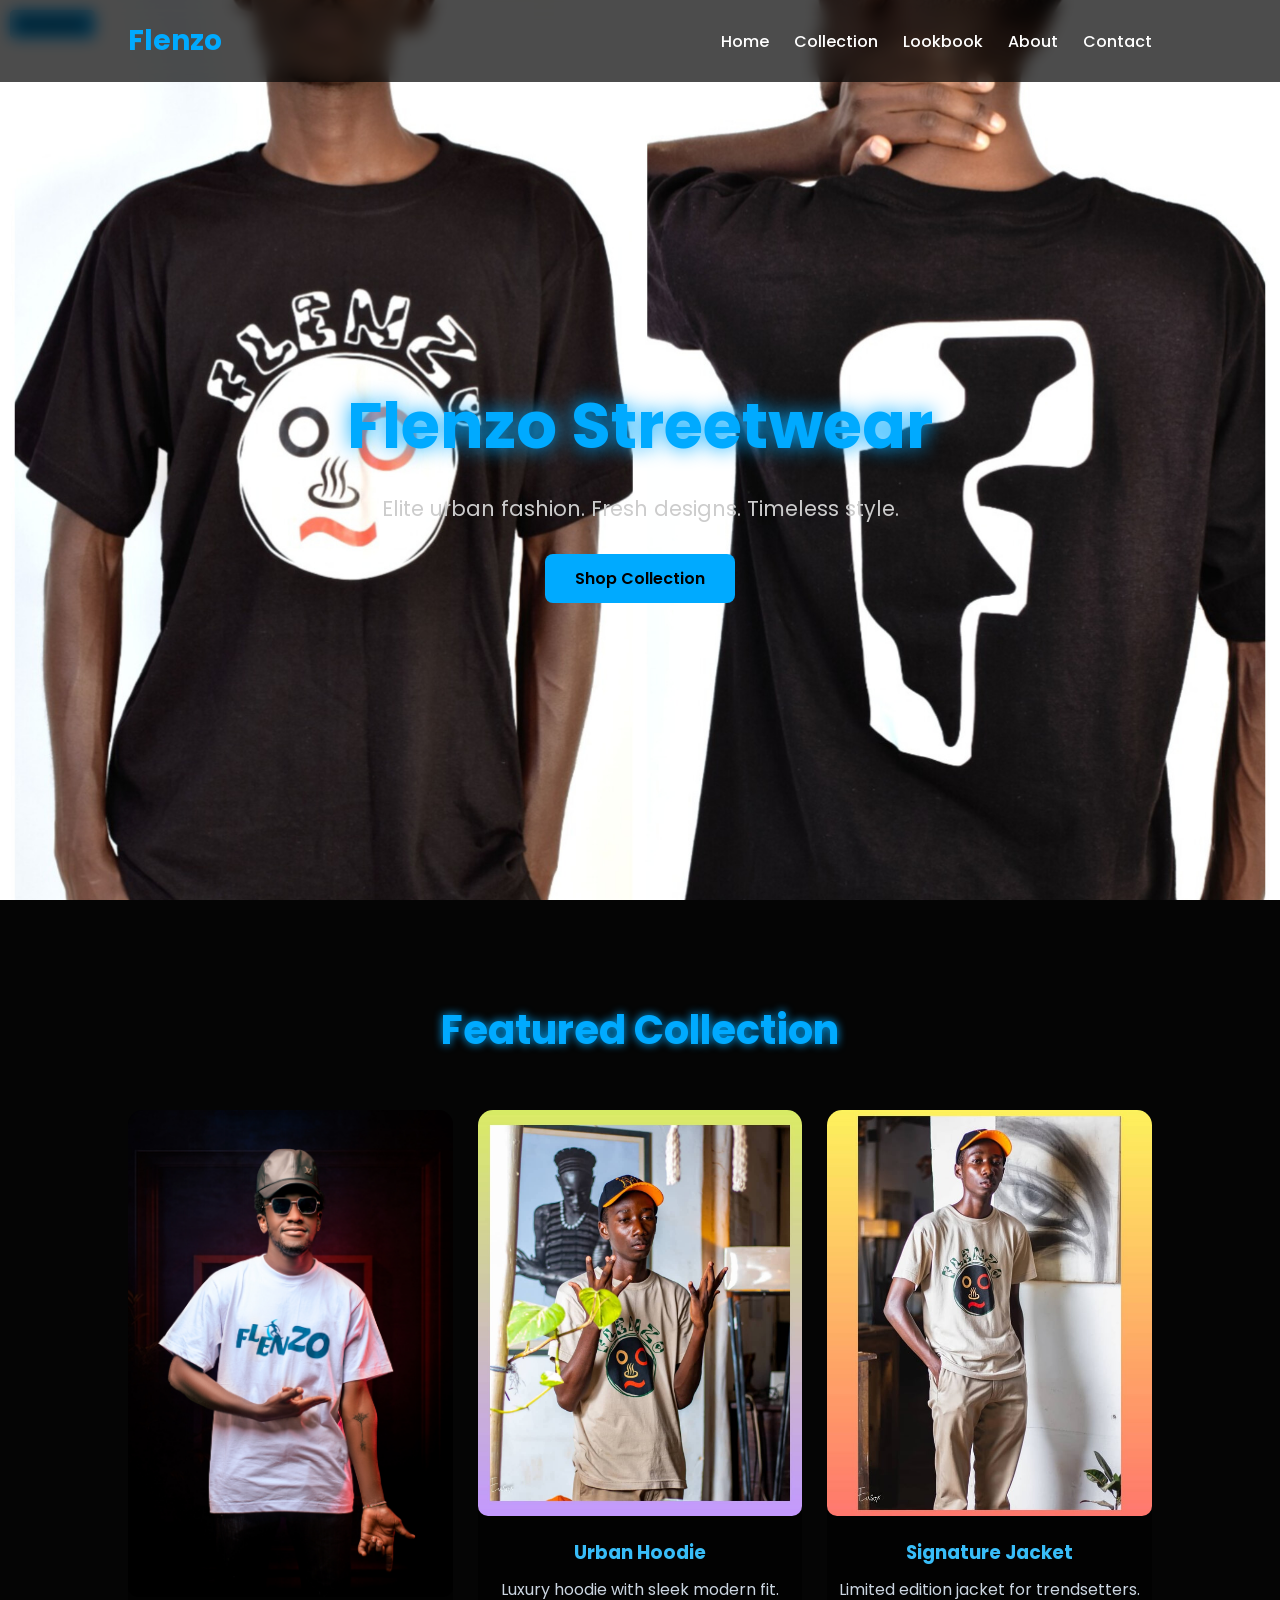
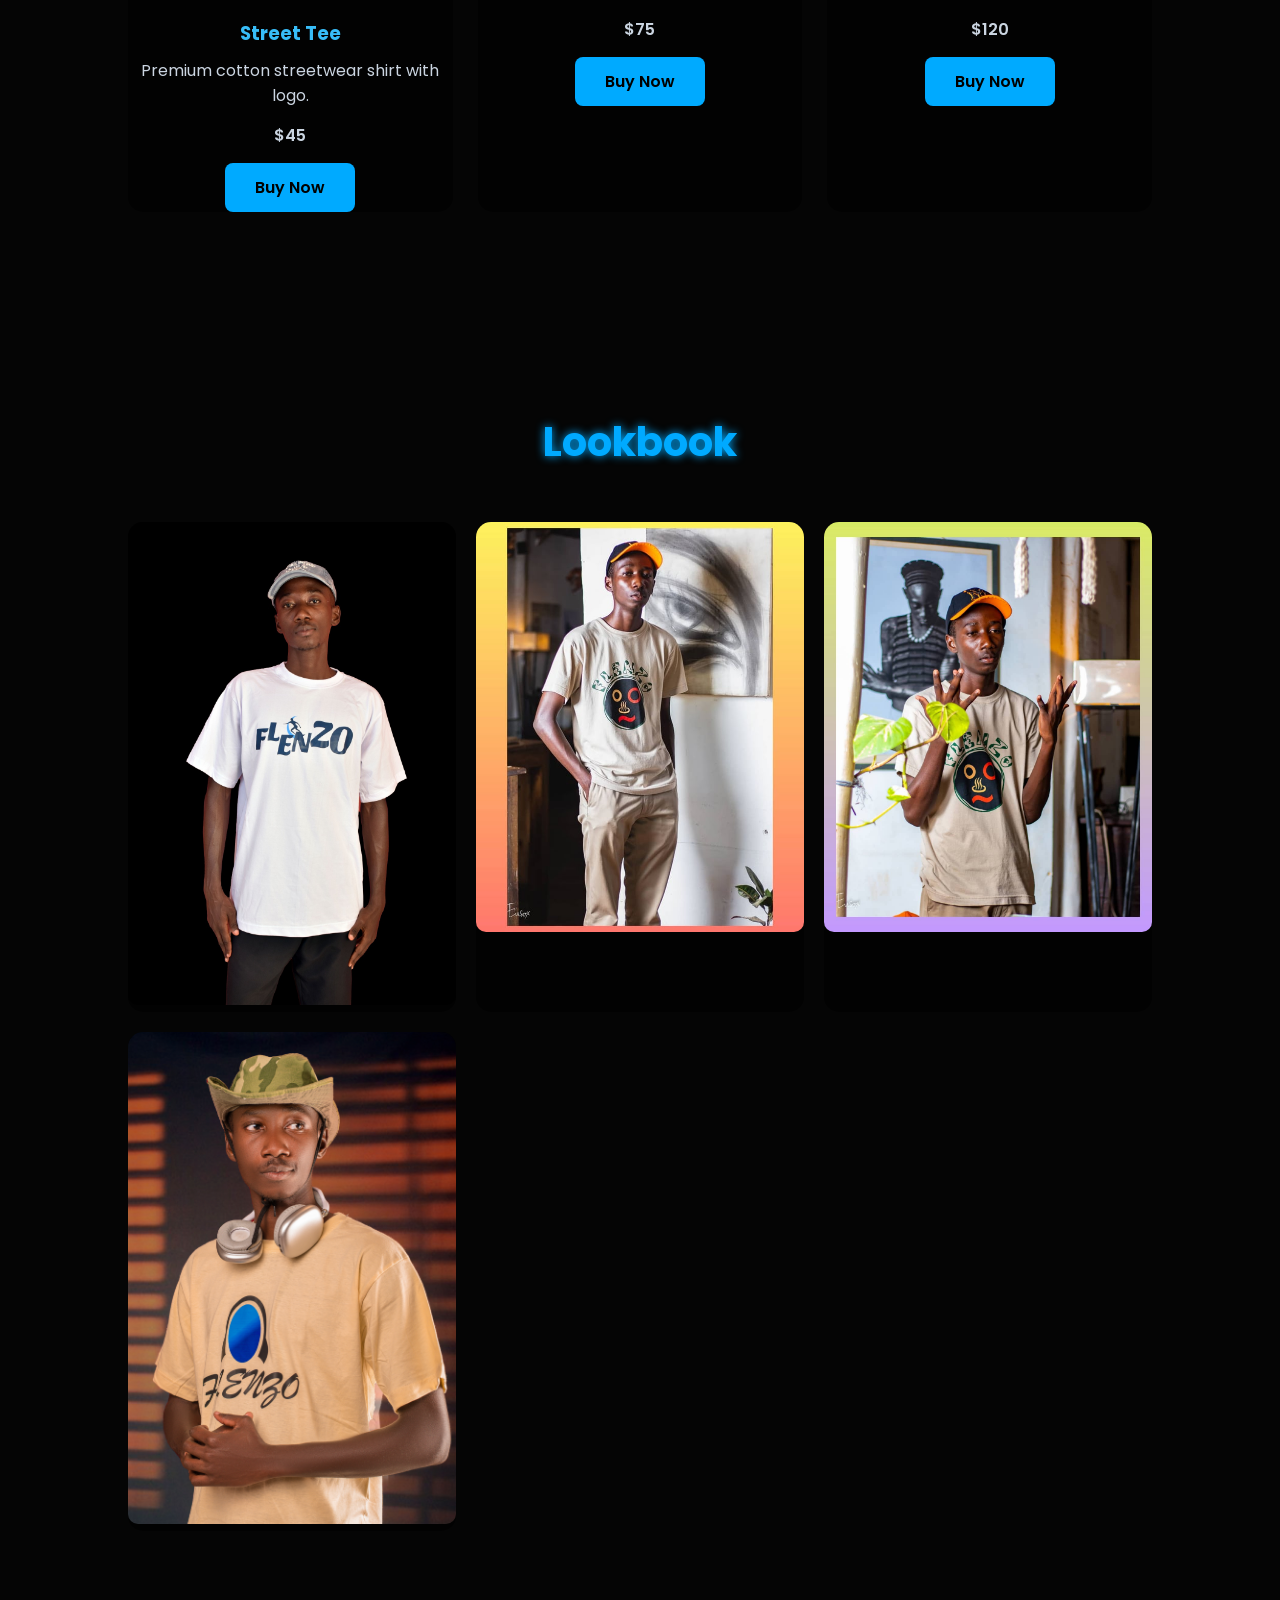
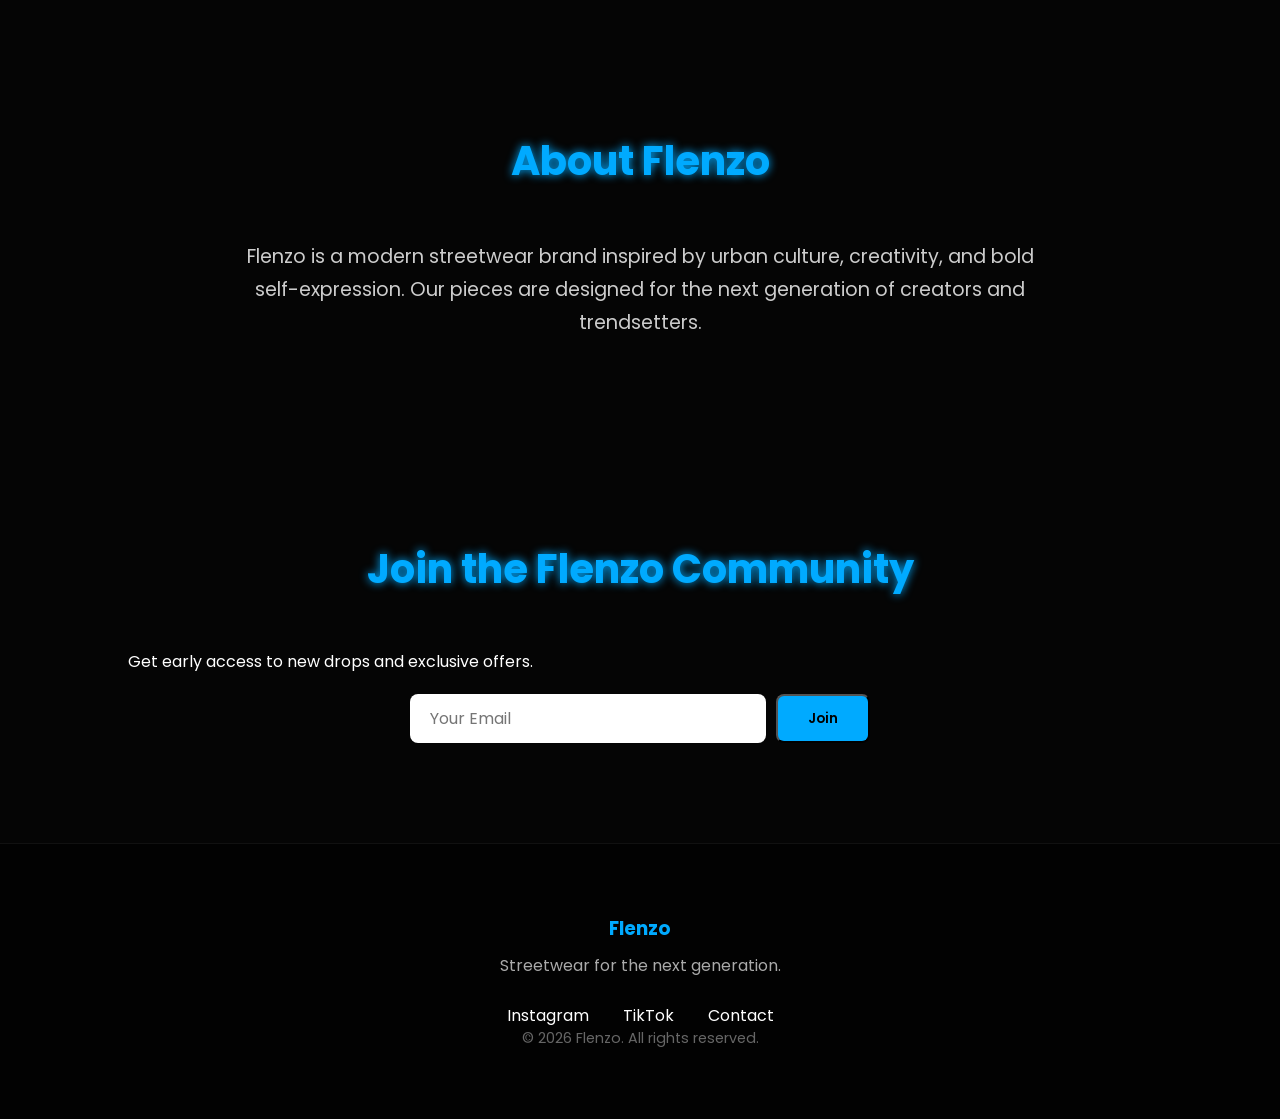
==== index.html @ 5498c63b "flenzo frontend" ====
<!DOCTYPE html>
<html lang="en">
<head>
  <meta charset="UTF-8">
  <meta name="viewport" content="width=device-width, initial-scale=1.0">
  <title>Flenzo Streetwear</title>
  <link rel="stylesheet" href="style.css">
  <link rel="preconnect" href="https://fonts.googleapis.com">
  <link rel="preconnect" href="https://fonts.gstatic.com" crossorigin>
  <link href="https://fonts.googleapis.com/css2?family=Poppins:wght@300;400;500;600;700&display=swap" rel="stylesheet">
  <link rel="stylesheet" href="product.css">
</head>
<body>

<!-- NAVBAR -->
<header>
  <nav class="navbar">
    <h1 class="logo">Flenzo</h1>
    <ul class="nav-links">
      <li><a href="#hero">Home</a></li>
      <li><a href="#featured-products">Collection</a></li>
      <li><a href="#lookbook">Lookbook</a></li>
      <li><a href="#about">About</a></li>
      <li><a href="#contact">Contact</a></li>
    </ul>
    <div class="hamburger">
      <span></span>
      <span></span>
      <span></span>
    </div>
  </nav>

  <!-- HERO -->
  <section id="hero" class="hero">
    <div class="hero-content">
      <h1>Flenzo Streetwear</h1>
      <p>Elite urban fashion. Fresh designs. Timeless style.</p>
      <a href="#featured-products" class="btn">Shop Collection</a>
    </div>
  </section>
</header>

<!-- FEATURED PRODUCTS -->
<section id="featured-products" class="section">
  <div class="container">
    <h2 class="section-title">Featured Collection</h2>
    <div class="products-container">
      <div class="product-card fade-in">
        <span class="badge">New</span>
        <img src="images/shirt1.jpg" alt="Streetwear Shirt">
        <h3>Street Tee</h3>
        <p>Premium cotton streetwear shirt with logo.</p>
        <p class="price">$45</p>
        <a href="product.html" class="btn">Buy Now</a>
      </div>
      <div class="product-card fade-in">
        <span class="badge">Limited</span>
        <img src="images/look3.jpg" alt="Urban Hoodie">
        <h3>Urban Hoodie</h3>
        <p>Luxury hoodie with sleek modern fit.</p>
        <p class="price">$75</p>
        <a href="product.html" class="btn">Buy Now</a>
      </div>
      <div class="product-card fade-in">
        <span class="badge">Exclusive</span>
        <img src="images/look2.jpg" alt="Signature Jacket">
        <h3>Signature Jacket</h3>
        <p>Limited edition jacket for trendsetters.</p>
        <p class="price">$120</p>
        <a href="product.html" class="btn">Buy Now</a>
      </div>
    </div>
  </div>
</section>

<!-- LOOKBOOK -->
<section id="lookbook" class="section">
  <div class="container">
    <h2 class="section-title">Lookbook</h2>
    <div class="lookbook-container">
      <div class="lookbook-item fade-in">
        <img src="images/shirt2.jpg" alt="Streetwear Style 1">
      </div>
      <div class="lookbook-item fade-in">
        <img src="images/look2.jpg" alt="Streetwear Style 2">
      </div>
      <div class="lookbook-item fade-in">
        <img src="images/look3.jpg" alt="Streetwear Style 3">
      </div>
      <div class="lookbook-item fade-in">
        <img src="images/look4.jpg" alt="Streetwear Style 4">
      </div>
    </div>
  </div>
</section>

<!-- ABOUT -->
<section id="about" class="about section">
  <div class="container">
    <h2 class="section-title">About Flenzo</h2>
    <p class="about-text">
      Flenzo is a modern streetwear brand inspired by urban culture, creativity, and bold self-expression. Our pieces are designed for the next generation of creators and trendsetters.
    </p>
  </div>
</section>

<!-- NEWSLETTER -->
<section class="newsletter section">
  <div class="container">
    <h2 class="section-title">Join the Flenzo Community</h2>
    <p>Get early access to new drops and exclusive offers.</p>
    <form class="newsletter-form">
      <input type="email" placeholder="Your Email">
      <button class="btn">Join</button>
    </form>
  </div>
</section>

<!-- FOOTER -->
<footer id="contact" class="footer">
  <div class="container">
    <h3 class="footer-logo">Flenzo</h3>
    <p class="footer-tagline">Streetwear for the next generation.</p>
    <div class="footer-links">
      <a href="https://instagram.com">Instagram</a>
      <a href="https://tiktok.com">TikTok</a>
      <a href="mailto:flenzo@email.com">Contact</a>
    </div>
    <p class="copyright">© 2026 Flenzo. All rights reserved.</p>
  </div>
</footer>

<script src="script.js"></script>
</body>
</html>
---- style.css ----
@import url('https://fonts.googleapis.com/css2?family=Poppins:wght@300;400;500;600;700&display=swap');

/* GENERAL RESET */
* {
  margin: 0;
  padding: 0;
  box-sizing: border-box;
  font-family: 'Poppins', sans-serif;
}

body {
  background: #050505;
  color: #fff;
  scroll-behavior: smooth;
}

/* NAVBAR */
.navbar {
  position: fixed;
  top: 0;
  width: 100%;
  padding: 20px 10%;
  display: flex;
  justify-content: space-between;
  align-items: center;
  background: rgba(0,0,0,0.7);
  backdrop-filter: blur(8px);
  z-index: 1000;
}

.logo {
  font-size: 28px;
  font-weight: 700;
  color: #00aaff;
}

.nav-links {
  list-style: none;
  display: flex;
  gap: 25px;
}

.nav-links a {
  color: #fff;
  text-decoration: none;
  font-weight: 500;
  transition: 0.3s;
}

.nav-links a:hover {
  color: #00ffff;
}

/* NAVBAR SCROLL EFFECT */
.navbar.scrolled {
  background: rgba(0,0,0,0.95);
  box-shadow: 0 0 15px #00aaff;
}

/* HAMBURGER */
.hamburger {
  display: none;
  flex-direction: column;
  gap: 5px;
  cursor: pointer;
}

.hamburger span {
  display: block;
  height: 3px;
  width: 25px;
  background: #00aaff;
  border-radius: 2px;
}

/* HERO */
.hero {
  height: 100vh;
  display: flex;
  justify-content: center;
  align-items: center;
  text-align: center;
  padding-top: 80px;
  background: linear-gradient(135deg, #000000, #050505);
   background: url('images/hero.jpg') center/cover no-repeat;
}

.hero-content h1 {
  font-size: 4rem;
  color: #00aaff;
  text-shadow: 0 0 20px #00aaff;
  margin-bottom: 20px;
}

.hero-content p {
  font-size: 1.3rem;
  margin-bottom: 30px;
  color: #ccc;
}

.btn {
  display: inline-block;
  padding: 12px 30px;
  font-weight: 600;
  border-radius: 8px;
  background: #00aaff;
  color: #000;
  text-decoration: none;
  transition: 0.3s;
}

.btn:hover {
  background: #0ea5e9;
  transform: translateY(-3px);
}

/* SECTION TITLES */
.section {
  padding: 100px 10%;
}

.section-title {
  font-size: 2.5rem;
  margin-bottom: 50px;
  color: #00aaff;
  text-align: center;
  text-shadow: 0 0 10px #00aaff;
}

/* PRODUCTS */
.products-container, .lookbook-container {
  display: grid;
  grid-template-columns: repeat(auto-fit, minmax(250px, 1fr));
  gap: 25px;
}

.product-card, .lookbook-item {
  background: rgba(0,0,0,0.6);
  border-radius: 15px;
  overflow: hidden;
  text-align: center;
  cursor: pointer;
  transition: all 0.3s ease;
}

.product-card:hover, .lookbook-item:hover {
  box-shadow: 0 0 25px #38bdf8;
}

.product-card img, .lookbook-item img {
  width: 100%;
  border-radius: 10px;
  transition: transform 0.3s ease;
}

.product-card:hover img, .lookbook-item:hover img {
  transform: scale(1.05);
}

.product-card h3, .lookbook-item h3 {
  color: #38bdf8;
  margin: 15px 0 10px;
}

.product-card p {
  color: #cbd5e1;
  margin-bottom: 15px;
}

.badge {
  position: absolute;
  top: 10px;
  left: 10px;
  background: #00aaff;
  color: black;
  padding: 5px 10px;
  font-size: 0.8rem;
  font-weight: bold;
  border-radius: 5px;
}

.price {
  font-weight: 600;
  color: #00aaff;
  margin-bottom: 10px;
}

/* LOOKBOOK */
.lookbook-container {
  display: grid;
  grid-template-columns: repeat(auto-fit, minmax(250px, 1fr));
  gap: 20px;
}

/* ABOUT */
.about-text {
  font-size: 1.2rem;
  line-height: 1.7;
  text-align: center;
  max-width: 800px;
  margin: 0 auto;
  color: #ccc;
}

/* NEWSLETTER */
.newsletter-form {
  display: flex;
  justify-content: center;
  gap: 10px;
  margin-top: 20px;
}

.newsletter-form input {
  padding: 12px 20px;
  border-radius: 8px;
  border: none;
  outline: none;
  font-size: 1rem;
}

.newsletter-form button {
  font-weight: 600;
}

/* FOOTER */
.footer {
  padding: 70px 10%;
  text-align: center;
  background: #020202;
  border-top: 1px solid #111;
}

.footer-logo {
  color: #00aaff;
  margin-bottom: 10px;
  font-weight: 700;
}

.footer-tagline {
  color: #aaa;
  margin-bottom: 25px;
}

.footer-links a {
  margin: 0 15px;
  text-decoration: none;
  color: white;
  transition: 0.3s;
}

.footer-links a:hover {
  color: #00ffff;
}

.copyright {
  font-size: 0.9rem;
  color: #666;
}

/* RESPONSIVE */
@media (max-width: 768px) {
  .nav-links {
    display: none;
    flex-direction: column;
    gap: 15px;
    background: rgba(0,0,0,0.95);
    position: fixed;
    top: 70px;
    right: 0;
    width: 200px;
    padding: 20px;
  }

  .nav-links.active {
    display: flex;
  }

  .hamburger {
    display: flex;
  }

  .hero-content h1 {
    font-size: 2.5rem;
  }

  .hero-content p {
    font-size: 1rem;
    max-width: 90%;
    margin: auto;
  }

  .newsletter-form {
    flex-direction: column;
  }

  .newsletter-form input {
    width: 100%;
  }

  .newsletter-form button {
    width: 100%;
  }
}
---- product.css ----
@import url('https://fonts.googleapis.com/css2?family=Poppins:wght@300;400;500;600;700&display=swap');

/* GENERAL RESET */
* {
  margin: 0;
  padding: 0;
  box-sizing: border-box;
  font-family: 'Poppins', sans-serif;
}

body {
  background: #050505;
  color: #fff;
}

/* NAVBAR */
.lux-navbar {
  width: 100%;
  padding: 20px 10%;
  background: rgba(0,0,0,0.8);
  backdrop-filter: blur(8px);
  text-align: center;
}

.lux-logo {
  font-size: 28px;
  font-weight: 700;
  color: #00aaff;
}

/* PRODUCT PAGE */
.lux-product-page {
  padding: 120px 10%;
  display: flex;
  justify-content: center;
}

.lux-product {
  display: flex;
  gap: 60px;
  align-items: center;
  flex-wrap: wrap;
  max-width: 1000px;
}

.lux-product-img {
  width: 400px;
  border-radius: 15px;
  transition: transform 0.3s ease, box-shadow 0.3s ease;
}

.lux-product-img:hover {
  transform: scale(1.05);
  box-shadow: 0 0 25px #38bdf8;
}

.lux-product-info {
  max-width: 500px;
}

.lux-product-title {
  font-size: 2.5rem;
  color: #00aaff;
  margin-bottom: 15px;
  text-shadow: 0 0 10px #00aaff;
}

.lux-product-price {
  font-size: 1.5rem;
  font-weight: 700;
  color: #38bdf8;
  margin-bottom: 20px;
}

.lux-product-desc {
  font-size: 1.1rem;
  line-height: 1.7;
  color: #ccc;
  margin-bottom: 25px;
}

/* BUTTON */
.lux-btn {
  display: inline-block;
  padding: 12px 30px;
  font-weight: 600;
  border-radius: 8px;
  background: #00aaff;
  color: #000;
  text-decoration: none;
  cursor: pointer;
  transition: 0.3s;
}

.lux-btn:hover {
  background: #0ea5e9;
  transform: translateY(-3px);
}

/* FOOTER */
.lux-footer {
  padding: 70px 10%;
  text-align: center;
  background: #020202;
  border-top: 1px solid #111;
}

.lux-footer-logo {
  color: #00aaff;
  font-weight: 700;
  margin-bottom: 10px;
}

.lux-footer-tagline {
  color: #aaa;
  margin-bottom: 25px;
}

.lux-footer-links a {
  margin: 0 15px;
  text-decoration: none;
  color: white;
  transition: 0.3s;
}

.lux-footer-links a:hover {
  color: #00ffff;
}

/* RESPONSIVE */
@media (max-width: 768px) {
  .lux-product {
    flex-direction: column;
    text-align: center;
    gap: 30px;
  }

  .lux-product-img {
    width: 80%;
  }
}
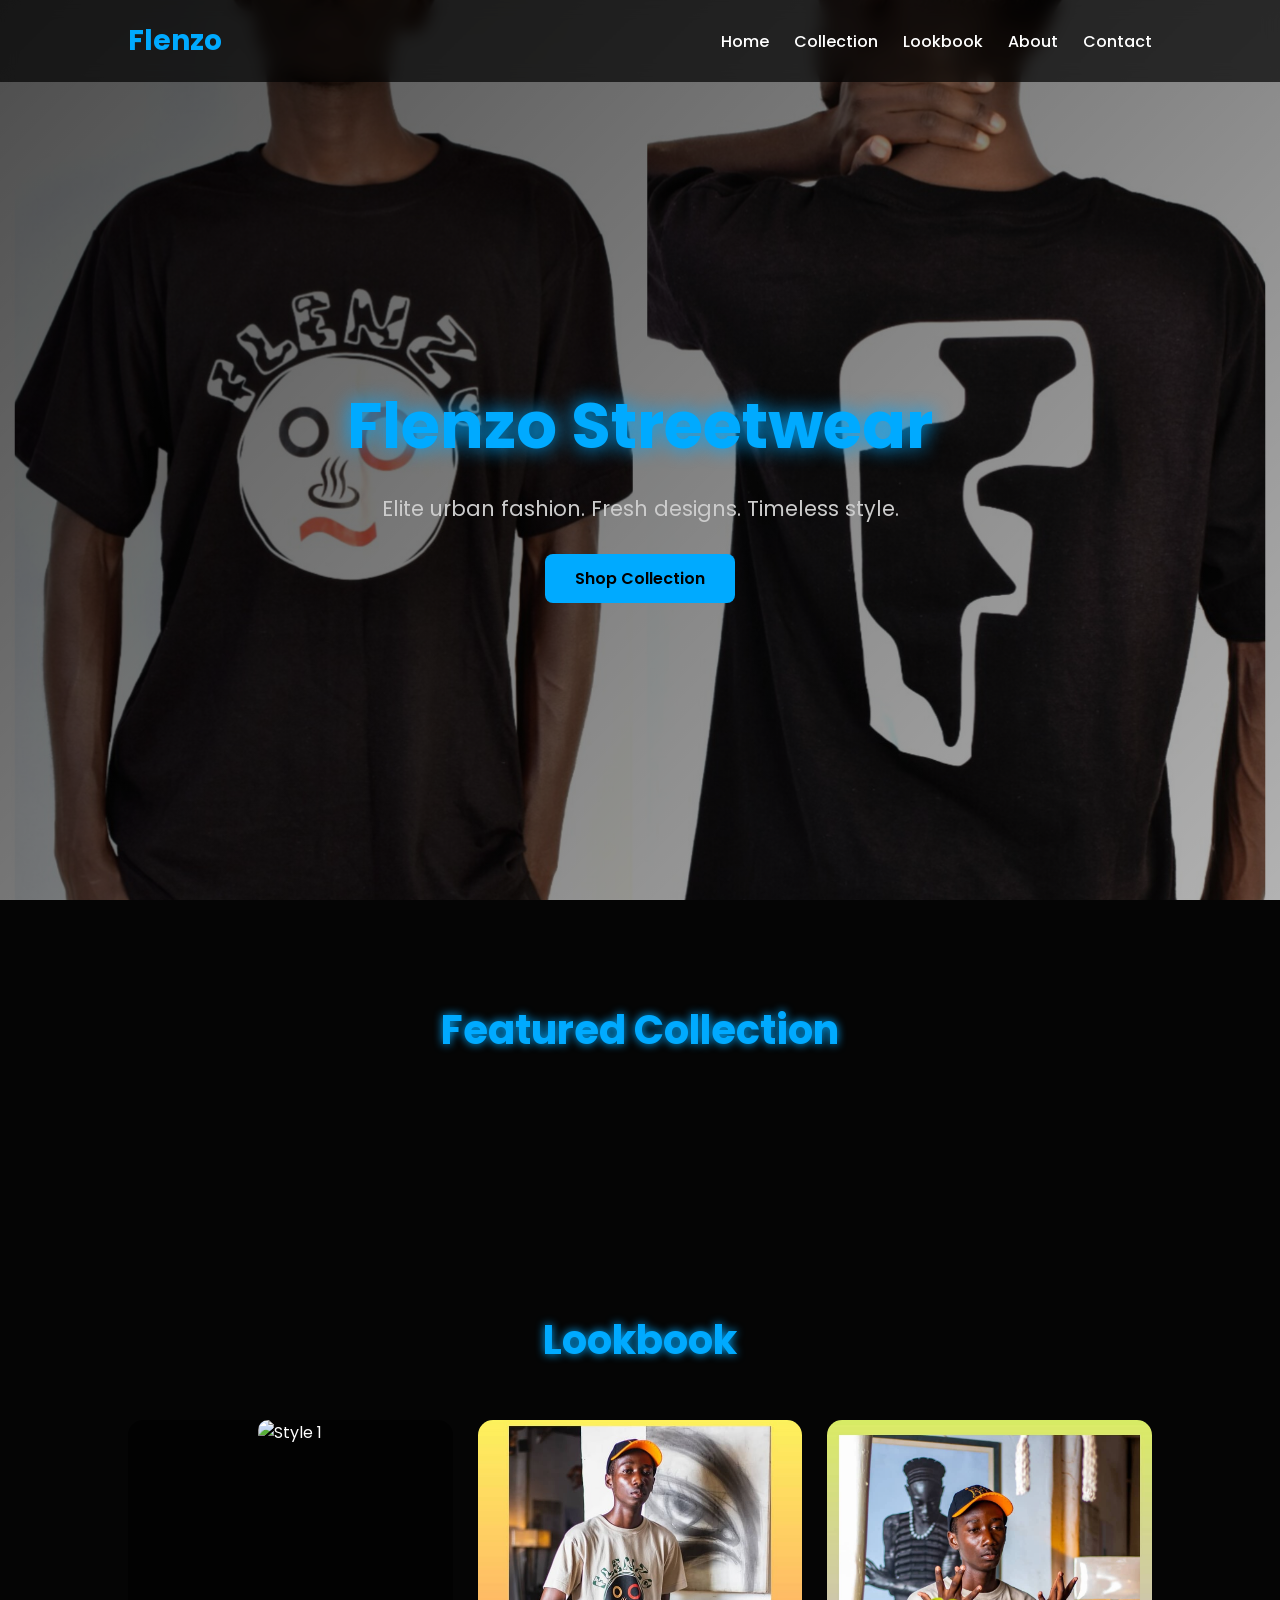
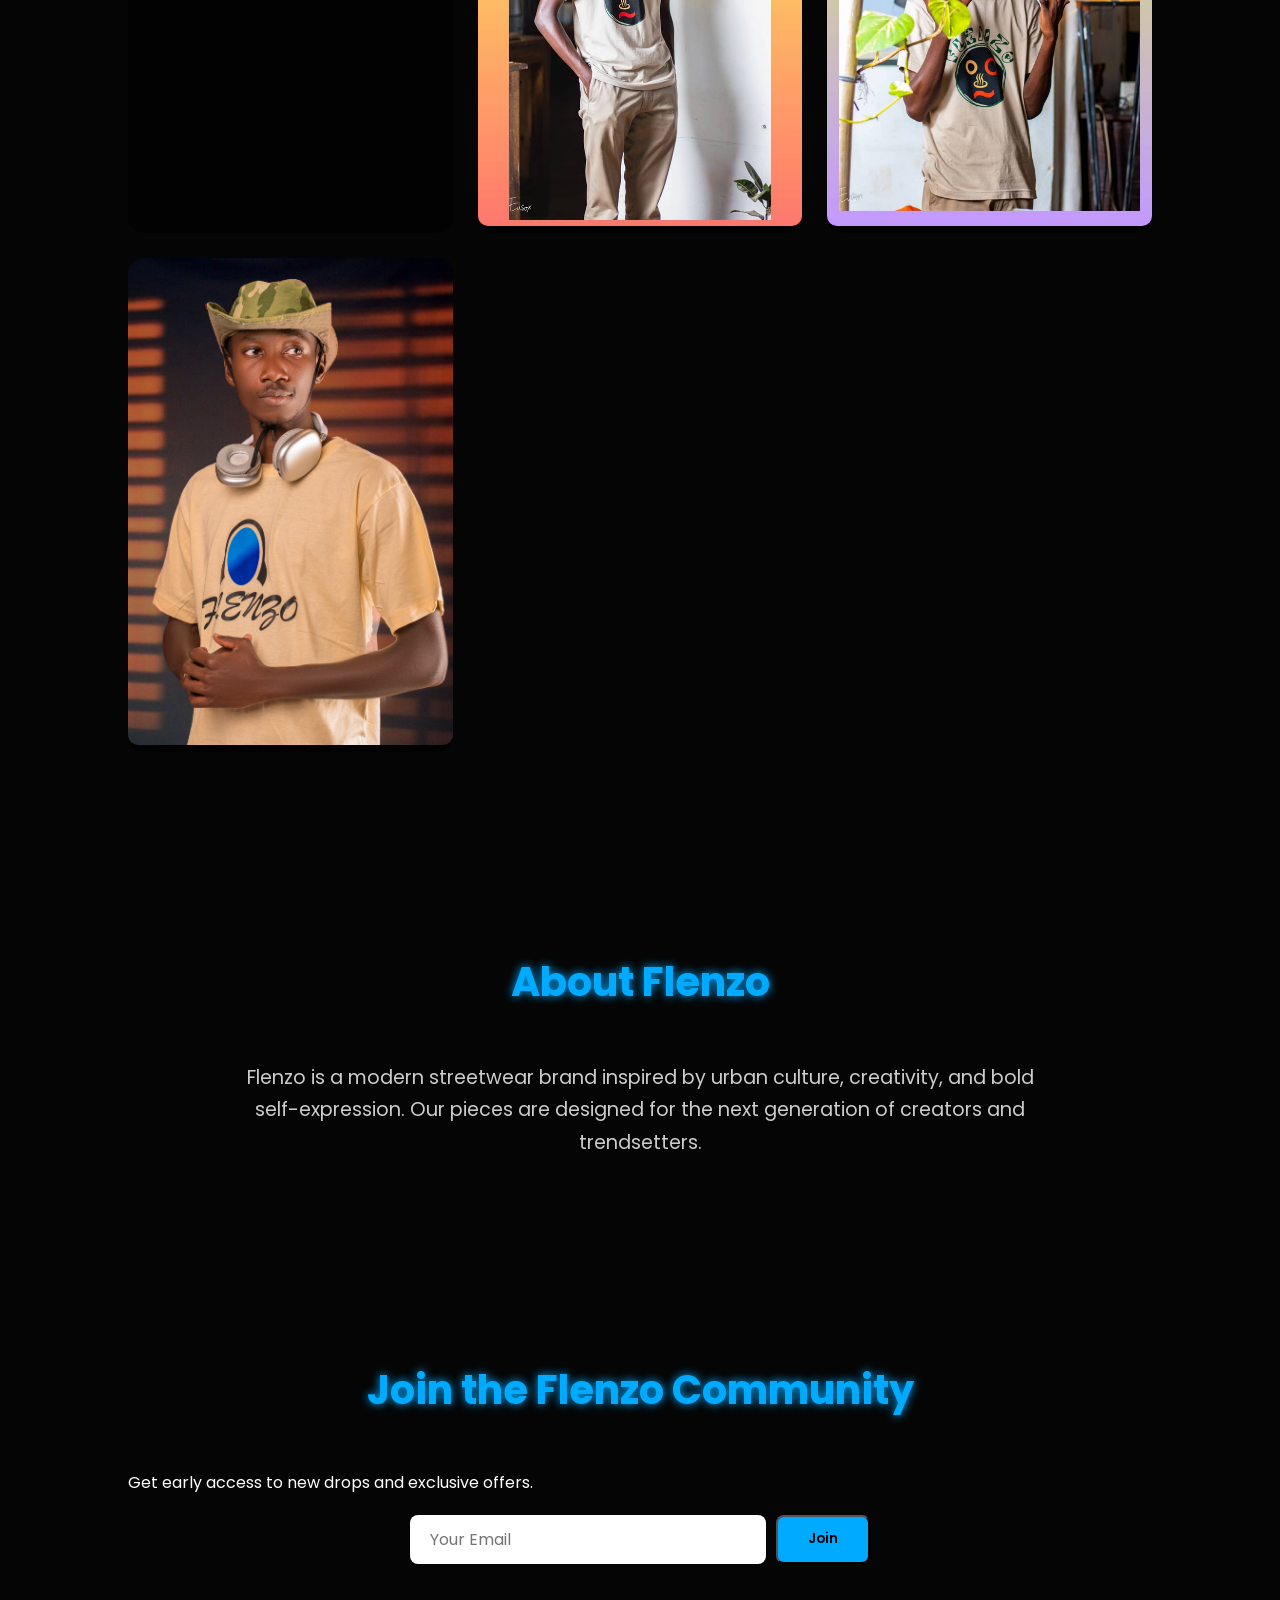
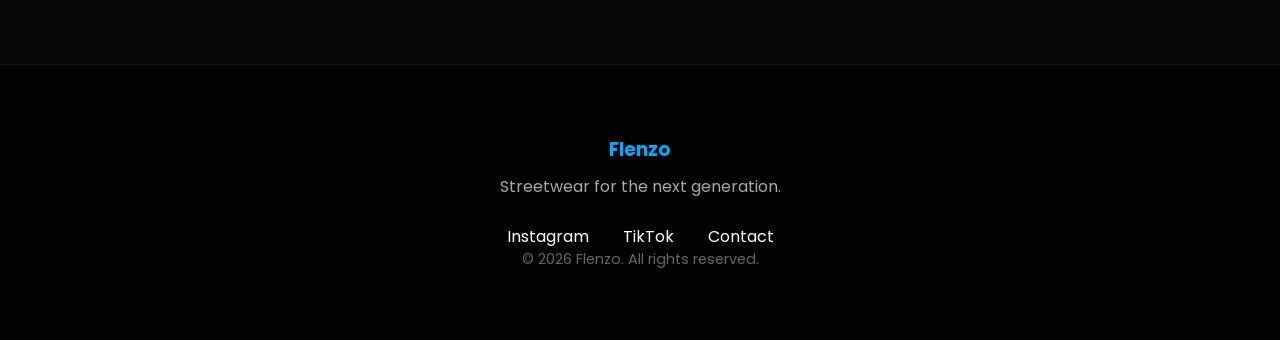
==== commit cc9a1fba: "enable cors" ====
--- a/index.html
+++ b/index.html
@@ -1,14 +1,13 @@
 <!DOCTYPE html>
 <html lang="en">
 <head>
-  <meta charset="UTF-8">
-  <meta name="viewport" content="width=device-width, initial-scale=1.0">
-  <title>Flenzo Streetwear</title>
-  <link rel="stylesheet" href="style.css">
-  <link rel="preconnect" href="https://fonts.googleapis.com">
-  <link rel="preconnect" href="https://fonts.gstatic.com" crossorigin>
-  <link href="https://fonts.googleapis.com/css2?family=Poppins:wght@300;400;500;600;700&display=swap" rel="stylesheet">
-  <link rel="stylesheet" href="product.css">
+<meta charset="UTF-8">
+<meta name="viewport" content="width=device-width, initial-scale=1.0">
+<title>Flenzo Streetwear</title>
+<link rel="stylesheet" href="style.css">
+<link rel="preconnect" href="https://fonts.googleapis.com">
+<link rel="preconnect" href="https://fonts.gstatic.com" crossorigin>
+<link href="https://fonts.googleapis.com/css2?family=Poppins:wght@300;400;500;600;700&display=swap" rel="stylesheet">
 </head>
 <body>
 
@@ -44,31 +43,8 @@
 <section id="featured-products" class="section">
   <div class="container">
     <h2 class="section-title">Featured Collection</h2>
-    <div class="products-container">
-      <div class="product-card fade-in">
-        <span class="badge">New</span>
-        <img src="images/shirt1.jpg" alt="Streetwear Shirt">
-        <h3>Street Tee</h3>
-        <p>Premium cotton streetwear shirt with logo.</p>
-        <p class="price">$45</p>
-        <a href="product.html" class="btn">Buy Now</a>
-      </div>
-      <div class="product-card fade-in">
-        <span class="badge">Limited</span>
-        <img src="images/look3.jpg" alt="Urban Hoodie">
-        <h3>Urban Hoodie</h3>
-        <p>Luxury hoodie with sleek modern fit.</p>
-        <p class="price">$75</p>
-        <a href="product.html" class="btn">Buy Now</a>
-      </div>
-      <div class="product-card fade-in">
-        <span class="badge">Exclusive</span>
-        <img src="images/look2.jpg" alt="Signature Jacket">
-        <h3>Signature Jacket</h3>
-        <p>Limited edition jacket for trendsetters.</p>
-        <p class="price">$120</p>
-        <a href="product.html" class="btn">Buy Now</a>
-      </div>
+    <div class="products-container" id="products-container">
+      <!-- Products will be dynamically loaded here -->
     </div>
   </div>
 </section>
@@ -78,18 +54,10 @@
   <div class="container">
     <h2 class="section-title">Lookbook</h2>
     <div class="lookbook-container">
-      <div class="lookbook-item fade-in">
-        <img src="images/shirt2.jpg" alt="Streetwear Style 1">
-      </div>
-      <div class="lookbook-item fade-in">
-        <img src="images/look2.jpg" alt="Streetwear Style 2">
-      </div>
-      <div class="lookbook-item fade-in">
-        <img src="images/look3.jpg" alt="Streetwear Style 3">
-      </div>
-      <div class="lookbook-item fade-in">
-        <img src="images/look4.jpg" alt="Streetwear Style 4">
-      </div>
+      <div class="lookbook-item fade-in"><img src="images/look1.jpg" alt="Style 1"></div>
+      <div class="lookbook-item fade-in"><img src="images/look2.jpg" alt="Style 2"></div>
+      <div class="lookbook-item fade-in"><img src="images/look3.jpg" alt="Style 3"></div>
+      <div class="lookbook-item fade-in"><img src="images/look4.jpg" alt="Style 4"></div>
     </div>
   </div>
 </section>
--- a/style.css
+++ b/style.css
@@ -81,8 +81,7 @@
   align-items: center;
   text-align: center;
   padding-top: 80px;
-  background: linear-gradient(135deg, #000000, #050505);
-   background: url('images/hero.jpg') center/cover no-repeat;
+  background: linear-gradient(135deg, rgba(0,0,0,0.7), rgba(0,0,0,0.3)), url('images/hero.jpg') center/cover no-repeat;
 }
 
 .hero-content h1 {
@@ -98,6 +97,7 @@
   color: #ccc;
 }
 
+/* BUTTONS */
 .btn {
   display: inline-block;
   padding: 12px 30px;
@@ -114,7 +114,7 @@
   transform: translateY(-3px);
 }
 
-/* SECTION TITLES */
+/* SECTIONS */
 .section {
   padding: 100px 10%;
 }
@@ -127,14 +127,14 @@
   text-shadow: 0 0 10px #00aaff;
 }
 
-/* PRODUCTS */
+/* PRODUCTS & LOOKBOOK */
 .products-container, .lookbook-container {
   display: grid;
   grid-template-columns: repeat(auto-fit, minmax(250px, 1fr));
   gap: 25px;
 }
 
-.product-card, .lookbook-item {
+.product-card, .lookbook-item, .product {
   background: rgba(0,0,0,0.6);
   border-radius: 15px;
   overflow: hidden;
@@ -143,26 +143,26 @@
   transition: all 0.3s ease;
 }
 
-.product-card:hover, .lookbook-item:hover {
+.product-card:hover, .lookbook-item:hover, .product:hover {
   box-shadow: 0 0 25px #38bdf8;
 }
 
-.product-card img, .lookbook-item img {
+.product-card img, .lookbook-item img, .product-img {
   width: 100%;
   border-radius: 10px;
   transition: transform 0.3s ease;
 }
 
-.product-card:hover img, .lookbook-item:hover img {
+.product-card:hover img, .lookbook-item:hover img, .product-img:hover {
   transform: scale(1.05);
 }
 
-.product-card h3, .lookbook-item h3 {
+.product-card h3, .lookbook-item h3, .product-info h1 {
   color: #38bdf8;
   margin: 15px 0 10px;
 }
 
-.product-card p {
+.product-card p, .lookbook-item p, .product-info p {
   color: #cbd5e1;
   margin-bottom: 15px;
 }
@@ -185,11 +185,27 @@
   margin-bottom: 10px;
 }
 
-/* LOOKBOOK */
-.lookbook-container {
-  display: grid;
-  grid-template-columns: repeat(auto-fit, minmax(250px, 1fr));
-  gap: 20px;
+/* PRODUCT PAGE */
+.product-page {
+  display: flex;
+  flex-wrap: wrap;
+  gap: 50px;
+  padding: 120px 10%;
+  justify-content: center;
+}
+
+.product-img {
+  max-width: 400px;
+  border-radius: 10px;
+}
+
+.product-info {
+  max-width: 600px;
+  text-align: left;
+}
+
+.product-info button {
+  margin-top: 20px;
 }
 
 /* ABOUT */
@@ -255,6 +271,18 @@
 .copyright {
   font-size: 0.9rem;
   color: #666;
+}
+
+/* FADE-IN ANIMATION */
+.fade-in {
+  opacity: 0;
+  transform: translateY(30px);
+  transition: opacity 0.8s ease-out, transform 0.8s ease-out;
+}
+
+.show {
+  opacity: 1;
+  transform: translateY(0);
 }
 
 /* RESPONSIVE */
@@ -270,34 +298,12 @@
     width: 200px;
     padding: 20px;
   }
-
-  .nav-links.active {
-    display: flex;
-  }
-
-  .hamburger {
-    display: flex;
-  }
-
-  .hero-content h1 {
-    font-size: 2.5rem;
-  }
-
-  .hero-content p {
-    font-size: 1rem;
-    max-width: 90%;
-    margin: auto;
-  }
-
-  .newsletter-form {
-    flex-direction: column;
-  }
-
-  .newsletter-form input {
-    width: 100%;
-  }
-
-  .newsletter-form button {
-    width: 100%;
-  }
+  .nav-links.active { display: flex; }
+  .hamburger { display: flex; }
+  .hero-content h1 { font-size: 2.5rem; }
+  .hero-content p { font-size: 1rem; max-width: 90%; margin: auto; }
+  .newsletter-form { flex-direction: column; }
+  .newsletter-form input, .newsletter-form button { width: 100%; }
+  .product-page { flex-direction: column; align-items: center; }
+  .product-info { max-width: 100%; }
 }
